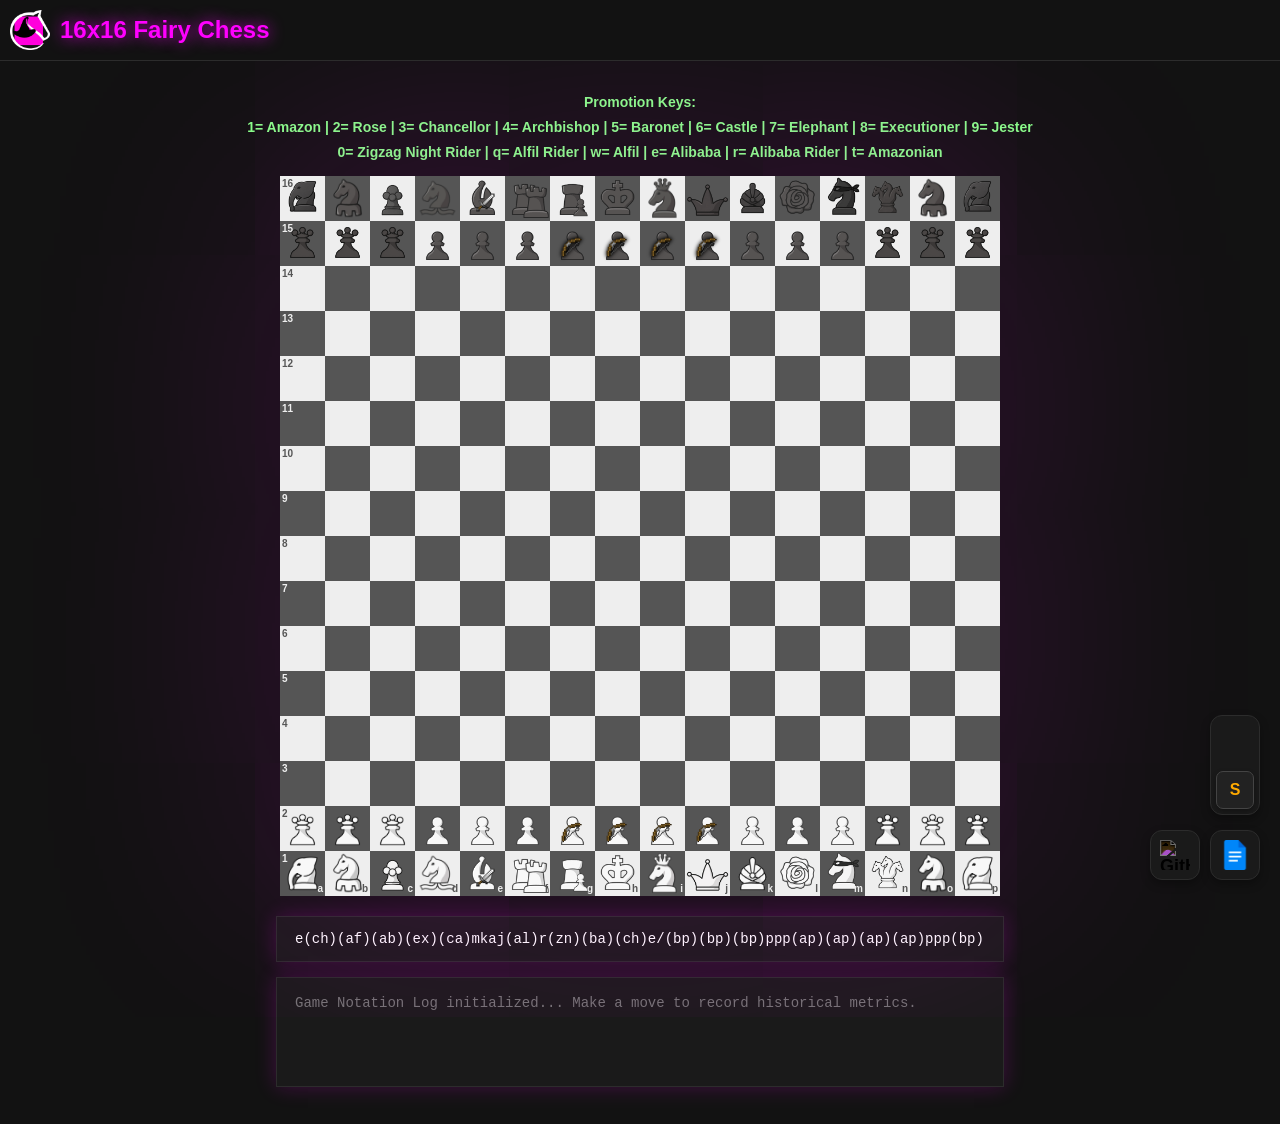
==== index.html @ 6de26f85 "Replaced coords button since its like mandatory?" ====
<!DOCTYPE html>
<html lang="en">
<head>
    <meta charset="UTF-8">
    <meta name="viewport" content="width=device-width, initial-scale=1.0">
    <title>MY 16x16 Fairy Chess</title>
    <link rel="icon" type="image" href="yes.png">
    <link rel="stylesheet" href="buttons.css">

    <script src="audioSystem.js"></script>    
    <script src="movementUtils.js"></script>

<!-- Individual piece movement modules -->
<script src="piecemovements/pawns.js"></script>
<script src="piecemovements/king.js"></script>
<script src="piecemovements/bishop.js"></script>
<script src="piecemovements/elephant.js"></script>
<script src="piecemovements/amazon.js"></script>
<script src="piecemovements/chancellor.js"></script>
<script src="piecemovements/archbishop.js"></script>
<script src="piecemovements/baronet.js"></script>
<script src="piecemovements/castle.js"></script>
<script src="piecemovements/executioner.js"></script>
<script src="piecemovements/alfil.js"></script>
<script src="piecemovements/alibaba.js"></script>
<script src="piecemovements/amazonian.js"></script>
<script src="piecemovements/jester.js"></script>
<script src="piecemovements/zigzagNightrider.js"></script>
<script src="piecemovements/alfilrider.js"></script>
<script src="piecemovements/alibabarider.js"></script>
<script src="piecemovements/rose.js"></script>
<script src="piecemovements/mortar.js"></script>
<script src="piecemovements/legacyPieces.js"></script>

<!-- Dispatcher must load after all movement modules -->
<script src="movements.js"></script>

    <script src="gameMode.js"></script>
    <script src="fenSystem.js"></script>
    <script src="notationSystem.js"></script> 

    <style>

.square img.piece-icon {
    width: 95%;            /* Scales nicely inside the 45px square */
    height: 95%;
    object-fit: contain;   /* Preserves image aspect ratio */
    pointer-events: none;  /* Lets click events pass straight through to the tile */
    user-select: none;
}
        
.top-bar {
    position: fixed;
    top: 0;
    left: 0;
    width: 100%;
    height: 60px;
    background-color: #121212; /* Matches your button colors */
    display: flex;
    justify-content: flex-start;
    align-items: center;
    z-index: 10000; /* Stays above everything else */
    border-bottom: 1px solid #2C2C2C;
    box-shadow: 0px 0px 0px rgba(0, 0, 0, 0.5);
}

/* Adjust the Body so the board doesn't hide behind the bar */
body {
    padding-top: 80px; /* Adjust this based on bar height */
}
        
        /* Base Chess Engine Layout Definitions */
        body {
            display: flex;
            flex-direction: column;
            align-items: center;
            background-color: #121212;
            color: #ffffff;
            font-family: 'Segoe UI', sans-serif;
            margin-top: 10px;
        }
        
        #board {
            display: grid;
            grid-template-columns: repeat(16, 45px);
            grid-template-rows: repeat(16, 45px);
            position: relative;
            outline: none;
            border-radius: 0px; 
            border: 0px solid #2C2C2C;            
            box-shadow: 0px 0px 20000px rgba(255,0,255,0.2);
            transition: border-color 0.2s ease, box-shadow 0.2s ease;
        }

        /* --- FEN CONTROLLER INTERFACE CONSOLE --- */
        .fen-container {
            width: 728px; /* 16 columns * 45px + 8px grid outer frame width = 728px flush match */
            margin: 20px auto 0 auto; 
            box-sizing: border-box;
        }

        #fen-textbox {
            width: 100%;
            padding: 14px 18px;
            background-color: #1A1A1A; 
            color: #ffffff;
            font-family: 'Consolas', 'Courier New', monospace; 
            font-size: 14px;
            box-sizing: border-box;
            outline: none;
            text-align: center;
            
            /* Completely flat edges, no rounded corners */
            border-radius: 0px; 
            border: 1px solid #2C2C2C;
            
            /* White glow: Identical copy of your #board glowing ambient lighting shadow */
            box-shadow: 0px 0px 20px rgba(255,0,255,0.2);
            transition: border-color 0.2s ease, box-shadow 0.2s ease;
        }

        #fen-textbox:focus {
            border-color: #444444;
            box-shadow: 0 0 25px rgba(255, 0, 255, 0.35);
        }

        /* --- FAIRY NOTATION LOGGER SYSTEM CONSOLE --- */
        .notation-container {
            width: 728px; /* Matches the chessboard width profile */
            margin: 15px auto 25px auto; 
            box-sizing: border-box;
        }

        #notation-textbox {
            width: 100%;
            height: 110px; 
            padding: 14px 18px;
            background-color: #1A1A1A; 
            color: #88ff88; /* Matrix Cyber Green */
            font-family: 'Consolas', 'Courier New', monospace;
            font-size: 14px;
            line-height: 1.6;
            box-sizing: border-box;
            outline: none;
            resize: none; 
            
            /* SCROLL SELECTION HANDLING: Keeps window dimensions fixed, lets text scroll */
            overflow-y: auto;
            white-space: pre;
            
            /* FLAT OUTLINE: Sharp layout matching frames */
            border-radius: 0px; 
            border: 1px solid #2C2C2C;
            box-shadow: 0px 0px 20px rgba(255,0,255,0.2);
            
            transition: border-color 0.2s ease, box-shadow 0.2s ease;
        }

        /* Custom text select highlights for manual drag selection scrolling */
        #notation-textbox::selection {
            background: #2A442A;
            color: #ffffff;
        }

        #notation-textbox:focus {
            border-color: #444444;
            box-shadow: 0 0 25px rgba(255, 255, 255, 0.35);
        }


        .square {
            width: 45px;
            height: 45px;
            display: flex;
            justify-content: center;
            align-items: center;
            font-size: 22px;
            font-weight: 900;
            cursor: pointer;
            user-select: none;
            position: relative;
        }
        .light { background-color: #eeeeee; }
        .dark { background-color: #555555; }
        .selected { background-color: #7b61ff !important; }
        
        .legal-move::after {
            content: '';
            position: absolute;
            width: 15px;
            height: 15px;
            background-color: rgba(0, 0, 0, 0.5);
            border-radius: 50%;
            z-index: 10;
        }

        .capture-move::after {
            content: '';
            position: absolute;
            top: 0; left: 0; right: 0; bottom: 0;
            border: 3px solid rgba(255, 0, 0, 0.85);
            z-index: 30; 
        }

        .piece {
            pointer-events: none;
            z-index: 20;
        }
        .white-piece {
            color: white;
            text-shadow: 2px 2px 0 #000, -1px -1px 0 #000, 1px -1px 0 #000, -1px 1px 0 #000;
        }
        .black-piece {
            color: black;
            text-shadow: 2px 2px 0 #fff, -1px -1px 0 #fff, 1px -1px 0 #fff, -1px 1px 0 #fff;
        }
    </style>
</head>
<body>
    <div class="top-bar">
    <img src="yes.png" alt="Logo" style="height: 40px; width: auto; margin-left: 10px;">
    <h2 style="color: #ff00ff; text-shadow: 0px 0px 15px rgba(255, 0, 255, 0.8); margin: 10px;">
        16x16 Fairy Chess
    </h2>
</div>
    
<a href="https://github.com/EnDeRs-DrAgOn/enders-dragon.github.io"
   class="github-button"
   title="Open GitHub repository"
   target="_blank"
   rel="noopener noreferrer">
    <img src="github.svg" alt="GitHub">
</a>

<button onclick="window.location.href='docs.html'" class="docs-button" title="Open Rules Guide">
    <img src="docs.png" alt="Rules Icon">
</button>

    <div class="lever-track-container" onclick="toggleGameModeRules();">
        <div id="lever-knob" class="lever-slider-box">O</div>
    </div>

<div style="color: #88ff88; margin-bottom: 10px; font-size: 14px; font-weight: bold; text-align: center; max-width: 950px; line-height: 1.8; display: flex; flex-direction: column; align-items: center;">
        <div>Promotion Keys:</div>
        <div>
            1= Amazon | 2= Rose | 3= Chancellor | 4= Archbishop | 5= Baronet | 6= Castle | 7= Elephant | 8= Executioner | 9= Jester
        </div>
        <div>
            0= Zigzag Night Rider | q= Alfil Rider | w= Alfil | e= Alibaba | r= Alibaba Rider | t= Amazonian
        </div>

    </div>
    
    <div id="board"></div>

    <div class="fen-container">
        <input type="text" id="fen-textbox" value="" placeholder="Press Enter to execute FEN array positions..." autocomplete="off">
    </div>

    <div class="notation-container">
        <textarea id="notation-textbox" readonly placeholder="Game Notation Log initialized... Make a move to record historical metrics."></textarea>
    </div>

<script>

    
    const boardSize = 16;
    let board = new Array(boardSize).fill(null).map(() => new Array(boardSize).fill(null));
    let positionStatus = "normal";
    let selectedSquare = null;
    let legalMoves = [];
    let enPassantTarget = null;
    let promotionSquare = null;

    let amazonianUnlocked = { white: false, black: false };
    let lastMovedPieceType = null; 

    const officerRow = [
        'E', 'Ch', 'Af', 'Ab', 'Ex', 'Ca', 'M', 'K', 
        'A', 'J', 'Al', 'R', 'ZN', 'Ba', 'Ch', 'E'
    ];

    const pawnRow = [
        'BP', 'BP', 'BP', 'P', 'P', 'P', 'AP', 'AP', 
        'AP', 'AP', 'P', 'P', 'P', 'BP', 'BP', 'BP'
    ];

    const promotionMap = {
        '1': 'A', '2': 'R', '3': 'Ch', '4': 'Ab', '5': 'Ba',
        '6': 'Ca', '7': 'E','8': 'Ex', '9': 'ZN', 
        'q': 'AfR', 'w': 'Af', 'e': 'Al', 'r': 'AlR', 't': 'Am', '0': 'J',
        'z': '0Q', 'x': '0R', 'c': '0N', 'v': '0P', 'b': '0B'
    };

    const longPieceNames = {
        'A': 'Amazon', 'R': 'Rose', 'Ch': 'Chancellor', 'Ab': 'Archbishop', 'Ba': 'Baronet',
        'Ca': 'Castle', 'E': 'Elephant', '0B': 'Bishop (Original)', 'Ex': 'Executioner', 'ZN': 'Zigzag Nightrider',
        'AfR': 'Alfilrider', 'Af': 'Alfil', 'Al': 'Alibaba', 'AlR': 'Alibabarider', 'Am': 'Amazonian', 'J': 'Jester',
        'M': 'Mortar', '0Q': 'Queen (Original)', '0R': 'Rook (Original)', '0N': 'Knight (Original)', '0P': 'Pawn (Original)'
    };

    function setupBoard() {
        for (let col = 0; col < boardSize; col++) {
            board[0][col] = { type: officerRow[col], color: 'black', moves: 0 };
            board[15][col] = { type: officerRow[col], color: 'white', moves: 0 };

            board[1][col] = { type: pawnRow[col], color: 'black', moves: 0 };
            board[14][col] = { type: pawnRow[col], color: 'white', moves: 0 };
        }
    }

    function findKing(color) {
        for (let r = 0; r < boardSize; r++) {
            for (let c = 0; c < boardSize; c++) {
                if (board[r][c] && board[r][c].type === 'K' && board[r][c].color === color) {
                    return { row: r, col: c };
                }
            }
        }
        return null;
    }

    function isSquareAttacked(targetRow, targetCol, attackerColor) {
        for (let r = 0; r < boardSize; r++) {
            for (let c = 0; c < boardSize; c++) {
                if (board[r][c] && board[r][c].color === attackerColor) {
                    if (typeof getPseudoLegalMoves !== 'function') return false;
                    const attackMoves = getPseudoLegalMoves(r, c);
for (let move of attackMoves) {

    // Normal movement attacks
    if (move.row === targetRow && move.col === targetCol) {
        return true;
    }

    // Arrow Pawn ranged attacks
    if (
        move.isArrowShoot &&
        move.targetRow === targetRow &&
        move.targetCol === targetCol
    ) {
        return true;
    }

    // Mortar shell attacks
    if (
        move.isMortarShot &&
        move.targetRow === targetRow &&
        move.targetCol === targetCol
    ) {
        return true;
    }
}
                }
            }
        }
        return false;
    }

    function isKingInCheck(color) {
        const kingPos = findKing(color);
        if (!kingPos) return false;
        const enemyColor = color === 'white' ? 'black' : 'white';
        return isSquareAttacked(kingPos.row, kingPos.col, enemyColor);
    }

    function getStrictlyLegalMoves(r, c) {
        const piece = board[r][c];
        if (!piece || typeof getPseudoLegalMoves !== 'function') return [];

        const pseudoMoves = getPseudoLegalMoves(r, c);
        let validMoves = [];

        for (let move of pseudoMoves) {
            const originalSource = board[r][c];
            const originalTarget = board[move.row][move.col];
            let originalArrowTarget = null;

            if (move.isArrowShoot) {
                originalArrowTarget = board[move.targetRow][move.targetCol];
                board[move.targetRow][move.targetCol] = null;
            }
            board[move.row][move.col] = originalSource;
            board[r][c] = null;

            if (!isKingInCheck(piece.color)) {
                validMoves.push(move);
            }

            board[r][c] = originalSource;
            board[move.row][move.col] = originalTarget;
            if (move.isArrowShoot) {
                board[move.targetRow][move.targetCol] = originalArrowTarget;
            }
        }
        return validMoves;
    }

    function scanGameEndConditions(playerColor) {
        let totalLegalMoves = 0;

        for (let r = 0; r < boardSize; r++) {
            for (let c = 0; c < boardSize; c++) {
                if (board[r][c] && board[r][c].color === playerColor) {
                    totalLegalMoves += getStrictlyLegalMoves(r, c).length;
                }
            }
        }   

    const inCheck = isKingInCheck(playerColor);

if (totalLegalMoves === 0) {
    if (inCheck) {
        positionStatus = "inmate";

        playCheckmateSound();

        setTimeout(() => alert(`🚨 CHECKMATE! Game Over.`), 150);
    } else {
        positionStatus = "instale";

        playStalemateSound();

        setTimeout(() => alert(`⚖️ STALEMATE!`), 150);
    }
} else if (inCheck) {
    positionStatus = "incheck";

    playCheckSound();

} else {
    positionStatus = "normal";
}
}

function appendStatusToLastMove() {
    if (moveHistoryLog.length === 0) return;

    const lastIndex = moveHistoryLog.length - 1;
    let activeLine = moveHistoryLog[lastIndex];

    let suffix = "";

    if (positionStatus === "incheck") {
        suffix = "+";
    } else if (positionStatus === "inmate") {
        suffix = "#";
    } else if (positionStatus === "instale") {
        suffix = "%";
    }

    if (suffix) {
        const placeholderIndex = activeLine.indexOf(" --XX--");

        if (placeholderIndex !== -1) {
            activeLine =
                activeLine.slice(0, placeholderIndex) +
                suffix +
                activeLine.slice(placeholderIndex);
        } else {
            activeLine += suffix;
        }

        moveHistoryLog[lastIndex] = activeLine;
    }

    updateNotationConsoleUI();
}
// =========================================================
// PERSISTENT BOARD RENDERER
// =========================================================
//
// The old drawBoard() destroyed and recreated all 256 squares
// every time anything happened. This caused visible flashing
// and unnecessary reloading of piece images.
//
// This version creates the board squares only once and then
// updates their contents/classes in place.
//

const boardSquares = [];

function initializeBoardVisuals() {
    const boardDiv = document.getElementById('board');
    if (!boardDiv || boardSquares.length > 0) return;

    const letters = "abcdefghijklmnop";

    for (let row = 0; row < boardSize; row++) {
        boardSquares[row] = [];

        for (let col = 0; col < boardSize; col++) {
            const square = document.createElement('div');

            square.className =
                `square ${(row + col) % 2 === 0 ? 'light' : 'dark'}`;

            square.dataset.row = row;
            square.dataset.col = col;

            if (col === 0) {
                const numLabel = document.createElement('span');
                numLabel.className = 'coord-label coord-number';
                numLabel.innerText = boardSize - row;
                square.appendChild(numLabel);
            }

            if (row === boardSize - 1) {
                const letLabel = document.createElement('span');
                letLabel.className = 'coord-label coord-letter';
                letLabel.innerText = letters[col];
                square.appendChild(letLabel);
            }

            square.addEventListener('click', () => {
                handleSquareClick(row, col);
            });

            boardDiv.appendChild(square);
            boardSquares[row][col] = square;
        }
    }
}

function drawBoard() {
    const boardDiv = document.getElementById('board');
    if (!boardDiv) return;

    initializeBoardVisuals();

    const statusSpan = document.getElementById('mimic-status');

    if (statusSpan) {
        statusSpan.innerText =
            lastMovedPieceType
                ? `${longPieceNames[lastMovedPieceType] || lastMovedPieceType} (${lastMovedPieceType})`
                : "None (King Fallback)";
    }

    const whiteInCheck = isKingInCheck('white');
    const blackInCheck = isKingInCheck('black');

    for (let row = 0; row < boardSize; row++) {
        for (let col = 0; col < boardSize; col++) {

            const square = boardSquares[row][col];

            square.classList.remove(
                'selected',
                'legal-move',
                'capture-move'
            );

            square.style.backgroundColor = '';

            if (
                selectedSquare &&
                selectedSquare.row === row &&
                selectedSquare.col === col
            ) {
                square.classList.add('selected');
            }

            const legalMove = legalMoves.find(m => {

                if (m.isMortarShot) {
                    return (
                        m.targetRow === row &&
                        m.targetCol === col
                    );
                }

                return (
                    m.row === row &&
                    m.col === col
                );
            });

            if (legalMove) {
                if (legalMove.isCapture) {
                    square.classList.add('capture-move');
                } else {
                    square.classList.add('legal-move');
                }
            }

            const piece = board[row][col];

            let pieceElement = square.querySelector(
                '.piece-icon, .piece'
            );

            if (!piece) {

                if (pieceElement) {
                    pieceElement.remove();
                }

                square.dataset.pieceKey = '';

            } else {

                const colorPrefix =
                    piece.color === 'white' ? 'W' : 'B';

                const pieceKey =
                    `${colorPrefix}_${piece.type}`;

                if (square.dataset.pieceKey !== pieceKey) {

                    if (pieceElement) {
                        pieceElement.remove();
                    }

                    const pieceImg =
                        document.createElement('img');

                    pieceImg.src =
                        `pieces/${colorPrefix}_${piece.type}.png`;

                    pieceImg.className =
                        'piece-icon';

                    pieceImg.alt =
                        `${piece.color} ${piece.type}`;

                    pieceImg.draggable = false;

                    pieceImg.onerror = function () {

                        if (
                            this.dataset.fallbackApplied === 'true'
                        ) {
                            return;
                        }

                        this.dataset.fallbackApplied = 'true';

                        const fallbackSpan =
                            document.createElement('span');

                        fallbackSpan.className =
                            `piece ${piece.color}-piece`;

                        fallbackSpan.innerText =
                            piece.type;

                        this.replaceWith(fallbackSpan);
                    };

                    square.appendChild(pieceImg);

                    square.dataset.pieceKey = pieceKey;
                }
            }

            if (piece && piece.type === 'K') {

                if (
                    (piece.color === 'white' && whiteInCheck) ||
                    (piece.color === 'black' && blackInCheck)
                ) {
                    square.style.backgroundColor = '#8b0000';
                }
            }
        }
    }
}    
function checkAlfilPromotion(row, col) {
    const piece = board[row][col];
    if (!piece || piece.type !== 'Af') return;

    if (
        (piece.color === 'white' && row <= 7) ||
        (piece.color === 'black' && row >= 8)
    ) {
        piece.type = 'AfR';

        setTimeout(() => {
            alert(`${piece.color.toUpperCase()} Alfil upgraded to Alfilrider!`);
        }, 50);
    }
}
    function checkAlibabaPromotion(row, col, capturedPiece) {
        const piece = board[row][col];
        if (!piece || piece.type !== 'Al') return;
        if (capturedPiece && (capturedPiece.type === 'P' || capturedPiece.type === '0P' || capturedPiece.type === 'BP' || capturedPiece.type === 'AP')) {
            piece.type = 'AlR';
            setTimeout(() => alert(`💥 SUCCESS! Alibaba evolved into Alibabarider!`), 50);
        }
    }

    function checkExecutioner(r, c) {
        const piece = board[r][c];
        if (!piece || piece.type !== 'Ex') return;
        const adjs = [[-1,-1],[-1,0],[-1,1],[0,-1],[0,1],[1,-1],[1,0],[1,1]];
        let executed = false;
        let victimColor = '';

        adjs.forEach(d => {
            let nr = r + d[0], nc = c + d[1];
            if (onBoard(nr, nc)) {
                let target = board[nr][nc];
                if (target && target.type === 'A' && target.color !== piece.color) {
                    victimColor = target.color;
                    board[nr][nc] = null; executed = true;
                }
            }
        });
        if (executed) {
            board[r][c] = null; 
            amazonianUnlocked[victimColor] = true; 
            setTimeout(() => alert(`🚨 AMAZONIAN UNLOCKED for ${victimColor.toUpperCase()}!`), 50);
        }
    }

    function handleSquareClick(row, col) {
        if (promotionSquare) return;
        
        if (selectedSquare) {
const isLegal = legalMoves.find(m => {
    if (m.isMortarShot) {
        return m.targetRow === row && m.targetCol === col;
    }

    return m.row === row && m.col === col;
});
            if (isLegal) {
                const { row: sr, col: sc } = selectedSquare;
                const piece = board[sr][sc];

// =========================================================
// MORTAR SHELL
// =========================================================
//
// A Mortar shell captures the target without moving
// the Mortar itself.

if (isLegal.isMortarShot) {

    const targetRow = isLegal.targetRow;
    const targetCol = isLegal.targetCol;

    const capturedPiece = board[targetRow][targetCol];

    // Record the shell attack.
    if (typeof recordNotationMove === 'function') {
        recordNotationMove(
            sr,
            sc,
            sr,
            sc,
            piece,
            capturedPiece,
            false,
            piece.type,
            targetRow,
            targetCol
        );
    }

    // Destroy the target.
    board[targetRow][targetCol] = null;

    // IMPORTANT:
    // Do NOT move the Mortar.
    //
    // We intentionally do NOT do:
    //
    // board[row][col] = piece;
    // board[sr][sc] = null;

    enPassantTarget = null;

    piece.moves += 1;

    selectedSquare = null;
    legalMoves = [];

if (typeof advanceTurnState === 'function') {
    advanceTurnState();

    // Don't update FEN while waiting for promotion.
    if (!promotionSquare) {
        updateFenConsole();
    }
}

    const opponentColor =
        piece.color === 'white' ? 'black' : 'white';

scanGameEndConditions(opponentColor);
appendStatusToLastMove();

// =========================================================
// MORTAR SHELL SOUND
// =========================================================
// Game-status sounds take priority over capture sound.

if (positionStatus === "inmate") {
    // Checkmate sound already played.
}
else if (positionStatus === "incheck") {
    // Check sound already played.
}
else if (positionStatus === "instale") {
    // Stalemate sound already played.
}
else {
    playCaptureSound();
}

drawBoard();

return;
}
                const isWhite = piece.color === 'white';
                const dir = isWhite ? -1 : 1;
                let capturedPiece = board[row][col];



// --- BEGIN MOVEMENT LOGGING SEPARATOR ---
                const movingPieceIdentity = piece.type;
                let executionerVictimCoord = null;
                let executionerVictimPiece = null;

                // SPECIAL LOGIC: Scan for Executioner passive splash-damage targets before the board updates
                if (piece.type === 'Ex') {
                    const adjs = [[-1,-1],[-1,0],[-1,1],[0,-1],[0,1],[1,-1],[1,0],[1,1]];
                    for (let d of adjs) {
                        let nr = row + d[0], nc = col + d[1];
                        if (onBoard(nr, nc)) {
                            let target = board[nr][nc];
                            if (target && target.type === 'A' && target.color !== piece.color) {
                                executionerVictimCoord = { r: nr, c: nc };
                                executionerVictimPiece = target;
                                break; // Log the first executed Amazon found
                            }
                        }
                    }
                }

                if (isLegal.isArrowShoot) {
                    capturedPiece = board[isLegal.targetRow][isLegal.targetCol];
                    if (typeof recordNotationMove === 'function') {
                        recordNotationMove(sr, sc, row, col, piece, capturedPiece, true, movingPieceIdentity, isLegal.targetRow, isLegal.targetCol);
                    }
                    board[isLegal.targetRow][isLegal.targetCol] = null; 
                } else if (executionerVictimCoord) {

                    capturedPiece = executionerVictimPiece;

                    // Trigger custom log mapping for Executioner massive wipeouts
                    if (typeof recordNotationMove === 'function') {
                        recordNotationMove(sr, sc, row, col, piece, executionerVictimPiece, false, movingPieceIdentity, executionerVictimCoord.r, executionerVictimCoord.c, true);
                    }
                } else {
                    if (isLegal.isEnPassant && enPassantTarget) {
                        capturedPiece = board[enPassantTarget.captureRow][enPassantTarget.captureCol];
                    }
                    if (typeof recordNotationMove === 'function') {
                        recordNotationMove(sr, sc, row, col, piece, capturedPiece, false, movingPieceIdentity);
                    }
                }
                // --- END MOVEMENT LOGGING SEPARATOR ---



                if (piece.type === 'Ex' && capturedPiece && capturedPiece.type === 'A' && capturedPiece.color !== piece.color) {
                    const victimColor = capturedPiece.color;
                    amazonianUnlocked[victimColor] = true;
                }

                if (isLegal.isEnPassant && enPassantTarget) {
                    board[enPassantTarget.captureRow][enPassantTarget.captureCol] = null;
                }

                if (piece.type !== 'J') {
                    lastMovedPieceType = piece.type;
                }

                board[row][col] = piece;
                board[sr][sc] = null;
                enPassantTarget = null; 
                
                if (piece.type === 'P' || piece.type === '0P' || piece.type === 'BP' || piece.type === 'AP') {
                    const squaresMoved = Math.abs(row - sr);

                    if (piece.type === 'P' && piece.moves === 0 && squaresMoved === 3) {
                        enPassantTarget = { row: row - dir, col: col, captureRow: row, captureCol: col, type: 'P' };
                    } 
                    else if (piece.type === '0P' && piece.moves === 0 && squaresMoved === 2) {
                        enPassantTarget = { row: row - dir, col: col, captureRow: row, captureCol: col, type: '0P' };
                    }
                    else if (piece.type === 'AP' && piece.moves === 0 && squaresMoved === 3) {
                        enPassantTarget = { row: row - dir, col: col, captureRow: row, captureCol: col, type: 'AP' };
                    }
                    else if (piece.type === 'AP' && piece.moves === 0 && squaresMoved === 2) {
                        enPassantTarget = { row: row - dir, col: col, captureRow: row, captureCol: col, type: 'AP' };
                    }
                    else if (piece.type === 'BP' && isLegal.stepCount && isLegal.stepCount > 1) {
                        const shadowR = sr + (dir * (isLegal.stepCount - 1));
                        const shadowC = sc + (Math.sign(col - sc) * (isLegal.stepCount - 1));
                        enPassantTarget = { row: shadowR, col: shadowC, captureRow: row, captureCol: col, type: 'BP' };
                    }

                    if ((isWhite && row === 0) || (!isWhite && row === 15)) {
                        board[row][col].type = '?'; promotionSquare = { row, col };
                    }
                }

                piece.moves += 1;
                
                checkExecutioner(row, col);
checkAlfilPromotion(row, col, capturedPiece);
                checkAlibabaPromotion(row, col, capturedPiece);

                selectedSquare = null; legalMoves = []; 

if (typeof advanceTurnState === 'function') {
    advanceTurnState();

    // Don't update FEN while waiting for promotion.
    if (!promotionSquare) {
        updateFenConsole();
    }
}


const opponentColor = isWhite ? 'black' : 'white';

// If this move caused a promotion, wait until the player
// chooses the promotion piece before checking the position.
if (!promotionSquare) {
    scanGameEndConditions(opponentColor);
    appendStatusToLastMove();

    // =========================================================
    // MOVE / CAPTURE SOUND
    // =========================================================
    //
    // Game-status sounds take priority over move sounds.
    //

    if (positionStatus === "inmate") {
        // Checkmate sound already played by scanGameEndConditions().
    } 
    else if (positionStatus === "incheck") {
        // Check sound already played by scanGameEndConditions().
    } 
    else if (positionStatus === "instale") {
        // Stalemate sound already played by scanGameEndConditions().
    } 
    else if (capturedPiece) {
        playCaptureSound();
    } 
    else if (isWhite) {
        playWhiteMoveSound();
    } 
    else {
        playBlackMoveSound();
    }
}

drawBoard(); 
return;
            } else if (board[row][col] && board[row][col].color === board[selectedSquare.row][selectedSquare.col].color) {
                if (typeof isCorrectTurn === 'function' && !isCorrectTurn(board[row][col].color)) return;
    selectedSquare = { row, col };

    if (turnRestrictedMode) {
        legalMoves = getStrictlyLegalMoves(row, col);
    } else {
        legalMoves = getPseudoLegalMoves(row, col);
    }

    drawBoard(); 
                return;
            } else {
                selectedSquare = null; legalMoves = []; drawBoard(); return;
            }
        } 
        
        if (board[row][col]) {
            if (typeof isCorrectTurn === 'function' && !isCorrectTurn(board[row][col].color)) return;
    selectedSquare = { row, col };

    if (turnRestrictedMode) {
        legalMoves = getStrictlyLegalMoves(row, col);
    } else {
        legalMoves = getPseudoLegalMoves(row, col);
    }

    drawBoard(); 
        }
    }

    window.addEventListener('keydown', (event) => {
        if (!promotionSquare) return;
        const selectedType = promotionMap[event.key];
        if (selectedType) {
            const { row, col } = promotionSquare;
            const playerColor = board[row][col].color;

            if (selectedType === 'Am' && !amazonianUnlocked[playerColor]) {
                alert(`❌ PROMOTION LOCKED!`);
                return;
            }

board[row][col].type = selectedType; 
promotionSquare = null; 
playPromoteSound();

// Add the promotion notation first.
if (typeof appendPromotionToLastMove === 'function') {
    appendPromotionToLastMove(selectedType);
}

const opponentColor = playerColor === 'white' ? 'black' : 'white';

// Now that the pawn has become the actual promoted piece,
// check whether the promotion caused check, mate, or stalemate.
scanGameEndConditions(opponentColor);
appendStatusToLastMove();

drawBoard();
            updateFenConsole(); 
        }
    });

window.addEventListener('DOMContentLoaded', () => {
    setupBoard();
    drawBoard();
    updateFenConsole(); 
});

</script>
</body>
</html>
---- buttons.css ----
/* Position the GitHub button to the left of the docs button */
.github-button {
    position: fixed;
    bottom: 20px;
    right: 80px; /* 20px margin + 50px docs button + 10px gap */
    width: 50px;
    height: 50px;
    background-color: #1A1A1A; 
    border-radius: 12px;
    display: flex;
    justify-content: center;
    align-items: center;
    cursor: pointer;
    z-index: 9999;
    border: 1px solid #2C2C2C;
    box-shadow: 0 4px 10px rgba(0, 0, 0, 0.3);
    
    /* Text style matching your lever knob */
    font-family: 'Segoe UI', sans-serif;
    font-size: 18px;
    font-weight: 900;
    color: #ffffff;
    text-decoration: none;
    transition: transform 0.1s ease, box-shadow 0.1s ease, background-color 0.2s ease;
    user-select: none;
    box-sizing: border-box;
}

/* Hover animation: Same as docs button */
.github-button:hover {
    transform: translateY(-2px);
    box-shadow: 0 6px 14px rgba(0, 0, 0, 0.4);
    background-color: #2A2A2A;
    border-color: #777777;
}

/* Click animation: "A bit more" than the hover */
.github-button:active {
    transform: translateY(2px) scale(0.95);
    box-shadow: 0 2px 5px rgba(0, 0, 0, 0.5);
    background-color: #111111;
}

.github-button img {
    width: 30px;
    height: 30px;
    object-fit: contain;
        filter: invert(1);
}


/* Coordinate labels */
.square {
    position: relative; /* Ensure labels are relative to the tile */
}

.coord-label {
    position: absolute;
    font-size: 10px;
    font-weight: bold;
    pointer-events: none; /* Don't interfere with clicks */
    z-index: 5;
}

.coord-number {
    top: 2px;
    left: 2px;
}

.coord-letter {
    bottom: 2px;
    right: 2px;
}

/* Color contrast for coordinates based on tile theme */
.light .coord-label { color: #555; }
.dark .coord-label { color: #eee; }


.docs-button {
    position: fixed;
    bottom: 20px;
    right: 20px;
    width: 50px;
    height: 50px;
    background-color: #1A1A1A; 
    border-radius: 12px;
    box-sizing: border-box;
    display: flex;
    justify-content: center;
    align-items: center;
    transition: transform 0.2s ease, box-shadow 0.2s ease;
    z-index: 9999;
    border: 1px solid #2C2C2C;
    box-shadow: 0 4px 10px rgba(0, 0, 0, 0.3);
}

.docs-button:hover {
    transform: translateY(-2px);
    box-shadow: 0 6px 14px rgba(0, 0, 0, 0.4);
    background-color: #2A2A2A;
    border-color: #777777;
}

.docs-button img {
    width: 30px;
    height: 30px;
    object-fit: contain;
}

.lever-track-container {
    position: fixed;
    bottom: 85px; 
    right: 20px;
    width: 50px;   
    height: 100px; 
    background-color: #1A1A1A; 
    border-radius: 12px;
    box-sizing: border-box;
    cursor: pointer;
    z-index: 9998;
    user-select: none;
    border: 1px solid #2C2C2C;
    box-shadow: 0 4px 10px rgba(0, 0, 0, 0.3);
}

.lever-slider-box {
    position: absolute;
    left: 5px; 
    width: 38px;
    height: 38px;
    background-color: #222222; 
    box-sizing: border-box;
    display: flex;
    justify-content: center;
    align-items: center;
    font-family: 'Segoe UI', -apple-system, sans-serif;
    font-size: 16px;
    font-weight: 900;
    border-radius: 7px;
    border: 1px solid #444444;
    box-shadow: 0 2px 5px rgba(0, 0, 0, 0.3);
    transition: top 0.2s cubic-bezier(0.25, 1, 0.5, 1);
}

.lever-slider-box:hover {
    transform: translateY(-2px);
    box-shadow: 0 6px 14px rgba(0, 0, 0, 0.4);
    background-color: #2A2A2A;
    border-color: #777777;
}
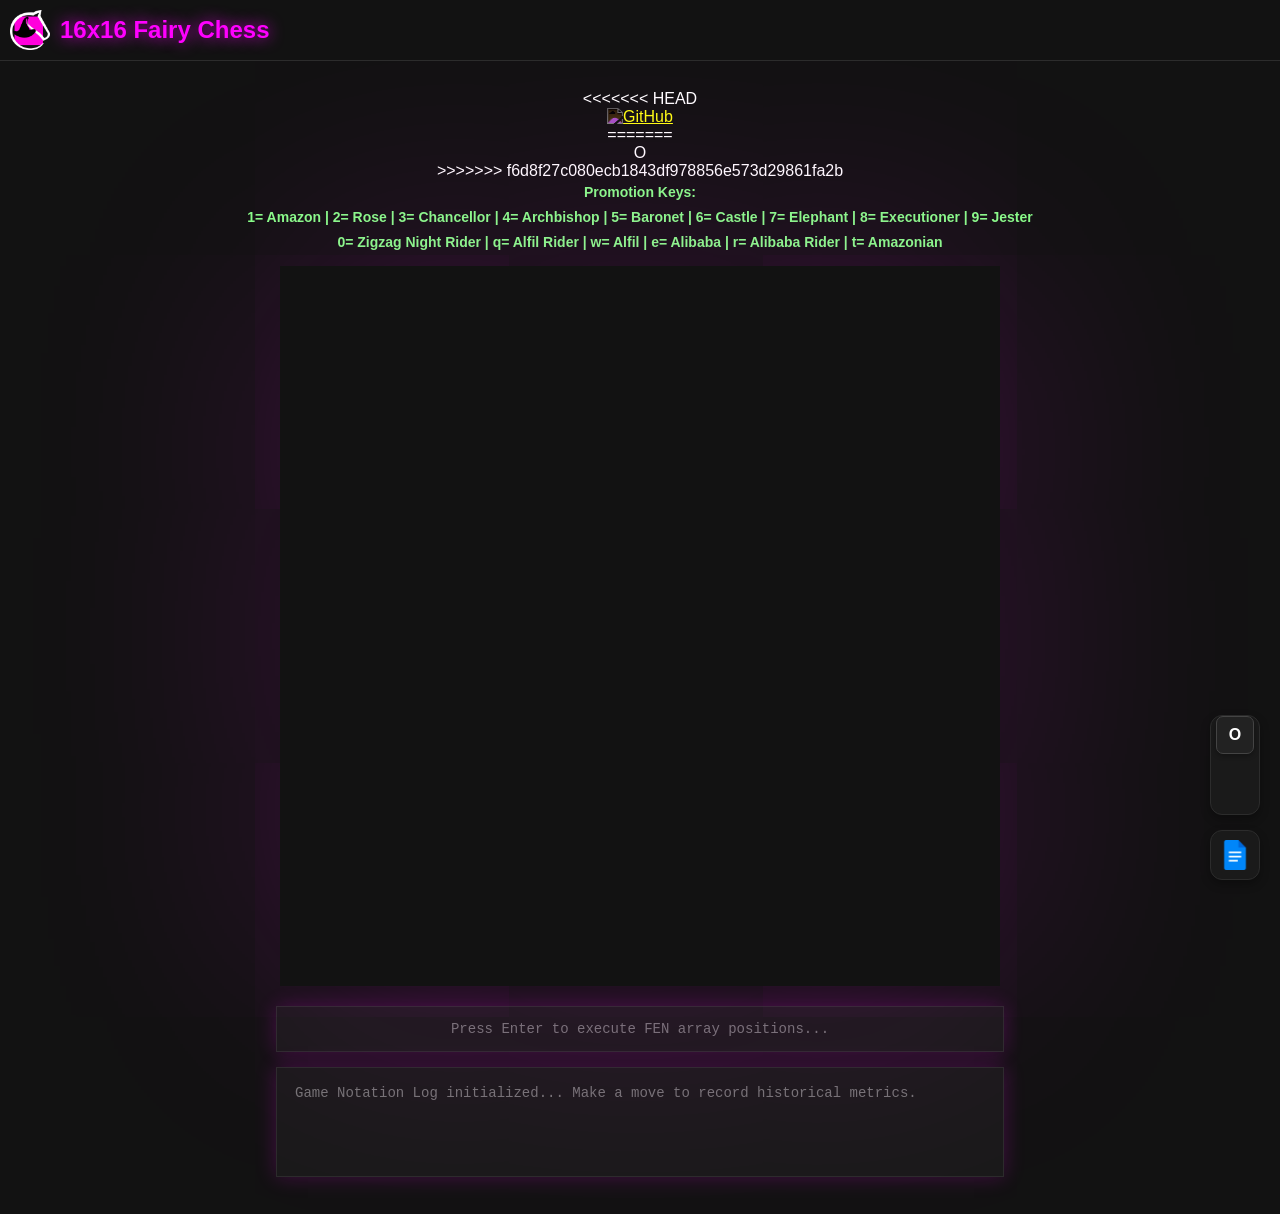
==== commit 46a4257b: "Fix merge conflicts" ====
--- a/index.html
+++ b/index.html
@@ -224,6 +224,7 @@
     </h2>
 </div>
     
+<<<<<<< HEAD
 <a href="https://github.com/EnDeRs-DrAgOn/enders-dragon.github.io"
    class="github-button"
    title="Open GitHub repository"
@@ -231,6 +232,9 @@
    rel="noopener noreferrer">
     <img src="github.svg" alt="GitHub">
 </a>
+=======
+<div id="coord-toggle" class="coord-toggle-button" onclick="toggleCoordinates()" title="Toggle Board Coordinates">O</div>
+>>>>>>> f6d8f27c080ecb1843df978856e573d29861fa2b
 
 <button onclick="window.location.href='docs.html'" class="docs-button" title="Open Rules Guide">
     <img src="docs.png" alt="Rules Icon">
@@ -263,6 +267,24 @@
 
 <script>
 
+<<<<<<< HEAD
+=======
+    let coordinatesVisible = true;
+
+function toggleCoordinates() {
+    coordinatesVisible = !coordinatesVisible;
+    const btn = document.getElementById('coord-toggle');
+    const boardEl = document.getElementById('board');
+
+    if (coordinatesVisible) {
+        btn.innerText = "O";
+        boardEl.classList.remove('coords-hidden');
+    } else {
+        btn.innerText = "I";
+        boardEl.classList.add('coords-hidden');
+    }
+}
+>>>>>>> f6d8f27c080ecb1843df978856e573d29861fa2b
     
     const boardSize = 16;
     let board = new Array(boardSize).fill(null).map(() => new Array(boardSize).fill(null));
--- a/buttons.css
+++ b/buttons.css
@@ -1,3 +1,4 @@
+<<<<<<< HEAD
 /* Position the GitHub button to the left of the docs button */
 .github-button {
     position: fixed;
@@ -148,4 +149,153 @@
     box-shadow: 0 6px 14px rgba(0, 0, 0, 0.4);
     background-color: #2A2A2A;
     border-color: #777777;
-}+}
+=======
+        /* Position the new button to the left of the docs button */
+.coord-toggle-button {
+    position: fixed;
+    bottom: 20px;
+    right: 80px; /* 20px margin + 50px docs button + 10px gap */
+    width: 50px;
+    height: 50px;
+    background-color: #1A1A1A; 
+    border-radius: 12px;
+    display: flex;
+    justify-content: center;
+    align-items: center;
+    cursor: pointer;
+    z-index: 9999;
+    border: 1px solid #2C2C2C;
+    box-shadow: 0 4px 10px rgba(0, 0, 0, 0.3);
+    
+    /* Text style matching your lever knob */
+    font-family: 'Segoe UI', sans-serif;
+    font-size: 18px;
+    font-weight: 900;
+    color: #ffffff;
+    transition: transform 0.1s ease, box-shadow 0.1s ease, background-color 0.2s ease;
+    user-select: none;
+    box-sizing: border-box;
+}
+
+/* Hover animation: Same as docs button */
+.coord-toggle-button:hover {
+    transform: translateY(-2px);
+    box-shadow: 0 6px 14px rgba(0, 0, 0, 0.4);
+    background-color: #2A2A2A;
+    border-color: #777777;
+}
+
+/* Click animation: "A bit more" than the hover */
+.coord-toggle-button:active {
+    transform: translateY(2px) scale(0.95);
+    box-shadow: 0 2px 5px rgba(0, 0, 0, 0.5);
+    background-color: #111111;
+}
+
+/* Utility to hide coordinates */
+.coords-hidden .coord-label {
+    display: none;
+}
+
+
+        /* Inside index.html <style> */
+.square {
+    position: relative; /* Ensure labels are relative to the tile */
+}
+
+.coord-label {
+    position: absolute;
+    font-size: 10px;
+    font-weight: bold;
+    pointer-events: none; /* Don't interfere with clicks */
+    z-index: 5;
+}
+
+.coord-number {
+    top: 2px;
+    left: 2px;
+}
+
+.coord-letter {
+    bottom: 2px;
+    right: 2px;
+}
+
+/* Color contrast for coordinates based on tile theme */
+.light .coord-label { color: #555; }
+.dark .coord-label { color: #eee; }
+ 
+        .docs-button {
+            position: fixed;
+            bottom: 20px;
+            right: 20px;
+            width: 50px;
+            height: 50px;
+            background-color: #1A1A1A; 
+            border-radius: 12px;
+            box-sizing: border-box;
+            display: flex;
+            justify-content: center;
+            align-items: center;
+            transition: transform 0.2s ease, box-shadow 0.2s ease;
+            z-index: 9999;
+            border: 1px solid #2C2C2C;
+            box-shadow: 0 4px 10px rgba(0, 0, 0, 0.3);
+        }
+
+        .docs-button:hover {
+            transform: translateY(-2px);
+            box-shadow: 0 6px 14px rgba(0, 0, 0, 0.4);
+            background-color: #2A2A2A;
+            border-color: #777777;
+        }
+
+        .docs-button img {
+            width: 30px;
+            height: 30px;
+            object-fit: contain;
+        }
+
+        .lever-track-container {
+            position: fixed;
+            bottom: 85px; 
+            right: 20px;
+            width: 50px;   
+            height: 100px; 
+            background-color: #1A1A1A; 
+            border-radius: 12px;
+            box-sizing: border-box;
+            cursor: pointer;
+            z-index: 9998;
+            user-select: none;
+            border: 1px solid #2C2C2C;
+            box-shadow: 0 4px 10px rgba(0, 0, 0, 0.3);
+        }
+
+        .lever-slider-box {
+            position: absolute;
+            left: 5px; 
+            width: 38px;
+            height: 38px;
+            background-color: #222222; 
+            box-sizing: border-box;
+            display: flex;
+            justify-content: center;
+            align-items: center;
+            font-family: 'Segoe UI', -apple-system, sans-serif;
+            font-size: 16px;
+            font-weight: 900;
+            border-radius: 7px;
+            border: 1px solid #444444;
+            box-shadow: 0 2px 5px rgba(0, 0, 0, 0.3);
+            transition: top 0.2s cubic-bezier(0.25, 1, 0.5, 1);
+        }
+
+        .lever-slider-box:hover {
+            transform: translateY(-2px);
+            box-shadow: 0 6px 14px rgba(0, 0, 0, 0.4);
+            background-color: #2A2A2A;
+            border-color: #777777;
+        }
+>>>>>>> f6d8f27c080ecb1843df978856e573d29861fa2b
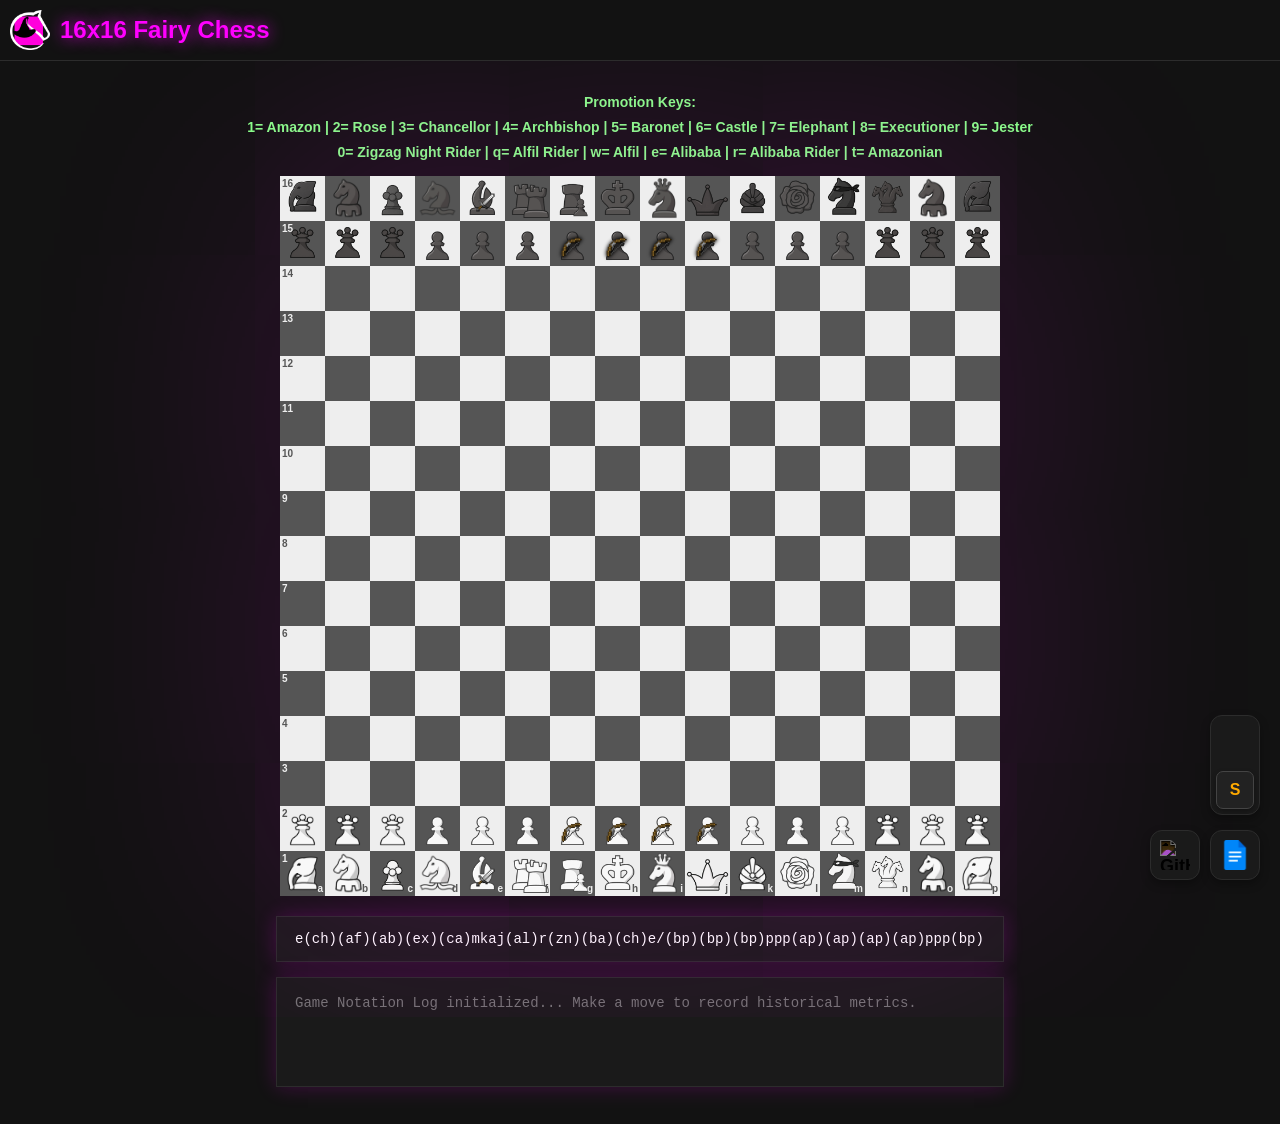
==== commit 7b95540a: "update site" ====
--- a/index.html
+++ b/index.html
@@ -224,7 +224,6 @@
     </h2>
 </div>
     
-<<<<<<< HEAD
 <a href="https://github.com/EnDeRs-DrAgOn/enders-dragon.github.io"
    class="github-button"
    title="Open GitHub repository"
@@ -232,9 +231,6 @@
    rel="noopener noreferrer">
     <img src="github.svg" alt="GitHub">
 </a>
-=======
-<div id="coord-toggle" class="coord-toggle-button" onclick="toggleCoordinates()" title="Toggle Board Coordinates">O</div>
->>>>>>> f6d8f27c080ecb1843df978856e573d29861fa2b
 
 <button onclick="window.location.href='docs.html'" class="docs-button" title="Open Rules Guide">
     <img src="docs.png" alt="Rules Icon">
@@ -267,24 +263,6 @@
 
 <script>
 
-<<<<<<< HEAD
-=======
-    let coordinatesVisible = true;
-
-function toggleCoordinates() {
-    coordinatesVisible = !coordinatesVisible;
-    const btn = document.getElementById('coord-toggle');
-    const boardEl = document.getElementById('board');
-
-    if (coordinatesVisible) {
-        btn.innerText = "O";
-        boardEl.classList.remove('coords-hidden');
-    } else {
-        btn.innerText = "I";
-        boardEl.classList.add('coords-hidden');
-    }
-}
->>>>>>> f6d8f27c080ecb1843df978856e573d29861fa2b
     
     const boardSize = 16;
     let board = new Array(boardSize).fill(null).map(() => new Array(boardSize).fill(null));
--- a/buttons.css
+++ b/buttons.css
@@ -1,4 +1,3 @@
-<<<<<<< HEAD
 /* Position the GitHub button to the left of the docs button */
 .github-button {
     position: fixed;
@@ -149,153 +148,4 @@
     box-shadow: 0 6px 14px rgba(0, 0, 0, 0.4);
     background-color: #2A2A2A;
     border-color: #777777;
-}
-=======
-        /* Position the new button to the left of the docs button */
-.coord-toggle-button {
-    position: fixed;
-    bottom: 20px;
-    right: 80px; /* 20px margin + 50px docs button + 10px gap */
-    width: 50px;
-    height: 50px;
-    background-color: #1A1A1A; 
-    border-radius: 12px;
-    display: flex;
-    justify-content: center;
-    align-items: center;
-    cursor: pointer;
-    z-index: 9999;
-    border: 1px solid #2C2C2C;
-    box-shadow: 0 4px 10px rgba(0, 0, 0, 0.3);
-    
-    /* Text style matching your lever knob */
-    font-family: 'Segoe UI', sans-serif;
-    font-size: 18px;
-    font-weight: 900;
-    color: #ffffff;
-    transition: transform 0.1s ease, box-shadow 0.1s ease, background-color 0.2s ease;
-    user-select: none;
-    box-sizing: border-box;
-}
-
-/* Hover animation: Same as docs button */
-.coord-toggle-button:hover {
-    transform: translateY(-2px);
-    box-shadow: 0 6px 14px rgba(0, 0, 0, 0.4);
-    background-color: #2A2A2A;
-    border-color: #777777;
-}
-
-/* Click animation: "A bit more" than the hover */
-.coord-toggle-button:active {
-    transform: translateY(2px) scale(0.95);
-    box-shadow: 0 2px 5px rgba(0, 0, 0, 0.5);
-    background-color: #111111;
-}
-
-/* Utility to hide coordinates */
-.coords-hidden .coord-label {
-    display: none;
-}
-
-
-        /* Inside index.html <style> */
-.square {
-    position: relative; /* Ensure labels are relative to the tile */
-}
-
-.coord-label {
-    position: absolute;
-    font-size: 10px;
-    font-weight: bold;
-    pointer-events: none; /* Don't interfere with clicks */
-    z-index: 5;
-}
-
-.coord-number {
-    top: 2px;
-    left: 2px;
-}
-
-.coord-letter {
-    bottom: 2px;
-    right: 2px;
-}
-
-/* Color contrast for coordinates based on tile theme */
-.light .coord-label { color: #555; }
-.dark .coord-label { color: #eee; }
- 
-        .docs-button {
-            position: fixed;
-            bottom: 20px;
-            right: 20px;
-            width: 50px;
-            height: 50px;
-            background-color: #1A1A1A; 
-            border-radius: 12px;
-            box-sizing: border-box;
-            display: flex;
-            justify-content: center;
-            align-items: center;
-            transition: transform 0.2s ease, box-shadow 0.2s ease;
-            z-index: 9999;
-            border: 1px solid #2C2C2C;
-            box-shadow: 0 4px 10px rgba(0, 0, 0, 0.3);
-        }
-
-        .docs-button:hover {
-            transform: translateY(-2px);
-            box-shadow: 0 6px 14px rgba(0, 0, 0, 0.4);
-            background-color: #2A2A2A;
-            border-color: #777777;
-        }
-
-        .docs-button img {
-            width: 30px;
-            height: 30px;
-            object-fit: contain;
-        }
-
-        .lever-track-container {
-            position: fixed;
-            bottom: 85px; 
-            right: 20px;
-            width: 50px;   
-            height: 100px; 
-            background-color: #1A1A1A; 
-            border-radius: 12px;
-            box-sizing: border-box;
-            cursor: pointer;
-            z-index: 9998;
-            user-select: none;
-            border: 1px solid #2C2C2C;
-            box-shadow: 0 4px 10px rgba(0, 0, 0, 0.3);
-        }
-
-        .lever-slider-box {
-            position: absolute;
-            left: 5px; 
-            width: 38px;
-            height: 38px;
-            background-color: #222222; 
-            box-sizing: border-box;
-            display: flex;
-            justify-content: center;
-            align-items: center;
-            font-family: 'Segoe UI', -apple-system, sans-serif;
-            font-size: 16px;
-            font-weight: 900;
-            border-radius: 7px;
-            border: 1px solid #444444;
-            box-shadow: 0 2px 5px rgba(0, 0, 0, 0.3);
-            transition: top 0.2s cubic-bezier(0.25, 1, 0.5, 1);
-        }
-
-        .lever-slider-box:hover {
-            transform: translateY(-2px);
-            box-shadow: 0 6px 14px rgba(0, 0, 0, 0.4);
-            background-color: #2A2A2A;
-            border-color: #777777;
-        }
->>>>>>> f6d8f27c080ecb1843df978856e573d29861fa2b
+}
